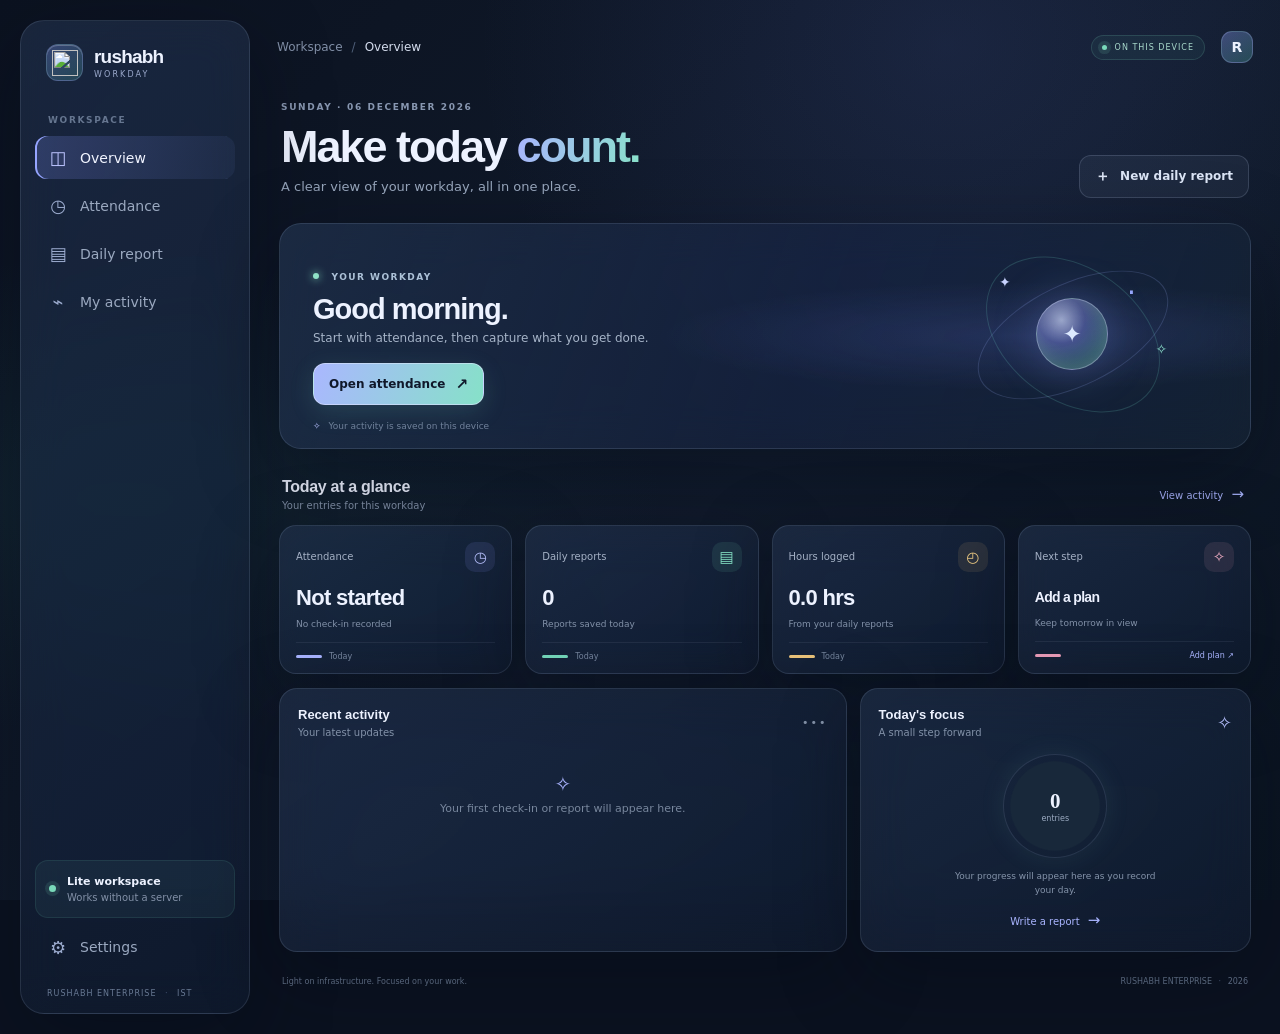
==== index.html @ f644ef8f "Add connected Rushabh Workday PWA Add the static launcher for the Google Sheets connected Rushabh Wo" ====
<!doctype html>
<html lang="en" data-app-mode="pwa">
<head>
  <meta charset="utf-8">
  <meta name="viewport" content="width=device-width,initial-scale=1,viewport-fit=cover">
  <meta name="theme-color" content="#0b1220">
  <meta name="description" content="A lightweight, offline-first employee workday companion.">
  <title>Rushabh · Workday</title>
  <link rel="manifest" href="manifest.webmanifest">
  <link rel="icon" href="assets/app-icon.svg" type="image/svg+xml">
  <link rel="stylesheet" href="app.css">
</head>
<body>
  <div class="app-shell">
    <aside class="sidebar glass">
      <a class="brand" href="#dashboard" aria-label="Rushabh Workday home">
        <span class="brand-mark"><img src="assets/app-icon.svg" alt=""></span>
        <span><strong>rushabh</strong><small>WORKDAY</small></span>
      </a>
      <div class="side-caption">WORKSPACE</div>
      <nav class="nav-list" aria-label="Main navigation">
        <button class="nav-item active" data-view="dashboard"><span class="nav-icon">◫</span>Overview</button>
        <button class="nav-item" data-view="attendance"><span class="nav-icon">◷</span>Attendance</button>
        <button class="nav-item" data-view="reports"><span class="nav-icon">▤</span>Daily report</button>
        <button class="nav-item" data-view="history"><span class="nav-icon">⌁</span>My activity</button>
      </nav>
      <div class="side-spacer"></div>
      <div class="sidebar-note"><span class="pulse"></span><span><b>Lite workspace</b><small>Works without a server</small></span></div>
      <button class="nav-item" data-view="settings"><span class="nav-icon">⚙</span>Settings</button>
      <div class="side-footer">RUSHABH ENTERPRISE <span>·</span> IST</div>
    </aside>

    <main class="main-area">
      <header class="topbar">
        <div class="mobile-brand"><span class="brand-mark"><img src="assets/app-icon.svg" alt=""></span><strong>rushabh</strong></div>
        <div class="breadcrumbs"><span>Workspace</span><i>/</i><b id="crumb-title">Overview</b></div>
        <div class="top-actions"><span class="local-badge"><span class="pulse"></span><span id="mode-label">ON THIS DEVICE</span></span><button class="avatar" id="avatar" aria-label="Open settings">R</button></div>
      </header>

      <div class="content-wrap">
        <section class="view active" id="view-dashboard">
          <div class="welcome-row"><div><div class="eyebrow"><span id="today-weekday"></span> · <span id="today-date"></span></div><h1>Make today <span class="gradient-text">count.</span></h1><p class="subhead">A clear view of your workday, all in one place.</p></div><button class="button button-glass" data-action="new-report"><span>＋</span> New daily report</button></div>
          <div class="hero-card glass">
            <div class="hero-copy"><span class="hero-kicker"><span class="sun-dot"></span> YOUR WORKDAY</span><h2 id="greeting">Good day.</h2><p id="hero-message">Start with attendance, then capture what you get done.</p><button class="button button-primary" data-view="attendance">Open attendance <span>↗</span></button></div>
            <div class="hero-art" aria-hidden="true"><div class="orbit orbit-one"></div><div class="orbit orbit-two"></div><div class="orb-core"><span>✦</span></div><div class="spark spark-a">✦</div><div class="spark spark-b">✧</div><div class="spark spark-c">·</div></div>
            <div class="hero-foot"><span>✧</span> Your activity is saved on this device</div>
          </div>
          <div class="section-heading"><div><h2>Today at a glance</h2><p>Your entries for this workday</p></div><button class="text-button" data-view="history">View activity <span>→</span></button></div>
          <div class="stats-grid">
            <article class="stat-card glass"><div class="stat-top"><span>Attendance</span><span class="stat-icon indigo">◷</span></div><strong id="stat-attendance">Not started</strong><small id="stat-attendance-note">No check-in recorded</small><div class="stat-bottom"><span class="mini-line indigo-line"></span><span>Today</span></div></article>
            <article class="stat-card glass"><div class="stat-top"><span>Daily reports</span><span class="stat-icon mint">▤</span></div><strong id="stat-reports">0</strong><small>Reports saved today</small><div class="stat-bottom"><span class="mini-line mint-line"></span><span>Today</span></div></article>
            <article class="stat-card glass"><div class="stat-top"><span>Hours logged</span><span class="stat-icon gold">◴</span></div><strong id="stat-hours">0.0 <em>hrs</em></strong><small>From your daily reports</small><div class="stat-bottom"><span class="mini-line gold-line"></span><span>Today</span></div></article>
            <article class="stat-card glass"><div class="stat-top"><span>Next step</span><span class="stat-icon rose">✧</span></div><strong class="stat-word" id="stat-next">Add a plan</strong><small>Keep tomorrow in view</small><div class="stat-bottom"><span class="mini-line rose-line"></span><button class="tiny-link" data-action="new-report">Add plan ↗</button></div></article>
          </div>
          <div class="lower-grid">
            <article class="panel glass activity-panel"><div class="panel-heading"><div><h3>Recent activity</h3><p>Your latest updates</p></div><span class="panel-menu">•••</span></div><div id="recent-activity" class="activity-list"></div></article>
            <article class="panel glass focus-panel"><div class="panel-heading"><div><h3>Today's focus</h3><p>A small step forward</p></div><span class="focus-star">✧</span></div><div class="focus-ring"><div><strong id="focus-count">0</strong><small>entries</small></div></div><p class="focus-note" id="focus-note">Your progress will appear here as you record your day.</p><button class="text-button" data-action="new-report">Write a report <span>→</span></button></article>
          </div>
          <footer class="content-footer"><span>Light on infrastructure. Focused on your work.</span><span>RUSHABH ENTERPRISE <i>·</i> <span id="footer-year"></span></span></footer>
        </section>

        <section class="view" id="view-attendance">
          <div class="page-title"><div class="eyebrow">YOUR WORKDAY</div><h1>Attendance</h1><p class="subhead">Record your arrival and wrap-up. Location is requested only when you choose to check in or out.</p></div>
          <div class="attendance-layout"><article class="attendance-card glass"><div class="attendance-status"><span class="status-icon">◷</span><div><small>LOCAL ATTENDANCE</small><strong id="attendance-state">Not started</strong></div><span class="status-chip">DEVICE ONLY</span></div><div class="time-display"><strong id="live-clock">--:--</strong><span>IST · <span id="attendance-day"></span></span></div><div class="attendance-divider"></div><div class="punch-row"><div><span class="punch-marker in-marker"></span><span>Check in</span><b id="checkin-time">—</b></div><div><span class="punch-marker out-marker"></span><span>Check out</span><b id="checkout-time">—</b></div></div><button id="checkin-button" class="button button-primary wide">Check in <span>↗</span></button><button id="checkout-button" class="button button-glass wide" disabled>Check out <span>↗</span></button><p class="fine-print">This lightweight version stores a personal log on this device. It does not submit official attendance to your company system.</p></article>
            <article class="panel glass location-panel"><div class="panel-heading"><div><h3>Location check</h3><p>Browser location · no extra hardware</p></div><span class="stat-icon mint">⌖</span></div><div class="location-visual"><div class="location-wave wave-one"></div><div class="location-wave wave-two"></div><div class="location-pin">⌖</div></div><div class="location-result" id="location-result"><b>Ready when you are</b><span>Your browser will ask for location after you tap a punch button.</span></div><div class="privacy-line"><span>◈</span> Location stays on this device in lite mode.</div></article></div>
        </section>

        <section class="view" id="view-reports">
          <div class="page-title"><div class="eyebrow">CAPTURE THE DAY</div><h1>Daily report</h1><p class="subhead">Keep a useful record of work completed, what is blocked, and what comes next.</p></div>
          <div class="report-layout"><form id="report-form" class="panel glass report-form"><div class="form-top"><div><span class="step-label">WORK LOG <i>·</i> SAVED LOCALLY</span><h2>What moved today?</h2><p>Short and clear is perfect.</p></div><span class="form-mark">✧</span></div><div class="field-grid"><label class="field">Work date<input id="report-date" name="date" type="date" required></label><label class="field">Hours worked<input id="report-hours" name="hours" type="number" min="0" max="24" step="0.5" placeholder="e.g. 8" required></label></div><label class="field">Work location<select id="report-location" name="location"><option>Office</option><option>Site</option><option>Client visit</option><option>Work from home</option><option>Field work</option><option>Other</option></select></label><label class="field">Work completed<textarea id="report-work" name="work" rows="3" maxlength="1200" placeholder="What did you work on or finish?" required></textarea></label><div class="field-grid"><label class="field">Progress<select id="report-status" name="status"><option>Completed</option><option>In progress</option><option>Blocked</option><option>Pending</option></select></label><label class="field">Client / site<input id="report-client" name="client" maxlength="160" placeholder="Optional"></label></div><label class="field">Pending work or help needed<textarea id="report-pending" name="pending" rows="2" maxlength="600" placeholder="Anything waiting on a person, part, or decision?"></textarea></label><label class="field">Plan for tomorrow<textarea id="report-plan" name="plan" rows="2" maxlength="600" placeholder="What is the next useful step?"></textarea></label><div class="form-actions"><span id="form-message" class="form-message">Private to this device</span><button class="button button-primary" type="submit">Save report <span>↗</span></button></div></form><aside class="report-aside"><article class="panel glass gentle-card"><span class="gentle-icon">✦</span><h3>Make it actionable</h3><p>A good update says what changed, what is stuck, and who or what can move it forward.</p></article><article class="panel glass"><div class="panel-heading"><div><h3>Saved today</h3><p id="saved-report-count">0 reports</p></div><span class="stat-icon indigo">▤</span></div><div id="saved-report-list" class="saved-report-list"></div></article></aside></div>
        </section>

        <section class="view" id="view-history">
          <div class="page-title"><div class="eyebrow">YOUR DEVICE LOG</div><h1>My activity</h1><p class="subhead">Attendance punches and daily reports saved in this browser.</p></div>
          <article class="panel glass history-panel"><div class="panel-heading"><div><h3>Activity log</h3><p id="history-summary">No activity yet</p></div><button class="button button-glass button-small" id="export-button">Export my data <span>↓</span></button></div><div id="history-list" class="history-list"></div></article>
        </section>

        <section class="view" id="view-settings">
          <div class="page-title"><div class="eyebrow">MAKE IT YOURS</div><h1>Settings</h1><p class="subhead">Set up this device's personal workspace. No account or server is required.</p></div>
          <div class="settings-grid"><article class="panel glass settings-panel"><div class="panel-heading"><div><h3>Your profile</h3><p>Used to personalize this device only</p></div><span class="stat-icon indigo">◎</span></div><label class="field">Display name<input id="profile-name" maxlength="80" placeholder="Your name"></label><label class="field">Workplace name<input id="workplace-name" maxlength="100" placeholder="Rushabh Enterprise"></label><button class="button button-primary" id="save-settings">Save settings <span>↗</span></button></article><article class="panel glass settings-panel"><div class="panel-heading"><div><h3>Optional geofence</h3><p>For a local proximity check only</p></div><span class="stat-icon mint">⌖</span></div><label class="field">Office latitude<input id="office-latitude" type="number" step="any" min="-90" max="90" placeholder="e.g. 22.4"></label><label class="field">Office longitude<input id="office-longitude" type="number" step="any" min="-180" max="180" placeholder="e.g. 72.8"></label><label class="field">Allowed radius (metres)<input id="geofence-radius" type="number" min="20" max="2000" step="10" placeholder="150"></label><p class="fine-print">Coordinates remain on this device. A browser geofence is a convenience check, not tamper-proof attendance.</p></article><article class="panel glass settings-panel"><div class="panel-heading"><div><h3>Data & privacy</h3><p>Offline-first by default</p></div><span class="stat-icon mint">◈</span></div><div class="setting-info"><b>Saved on this device</b><span>Reports and attendance entries use this browser's local storage. They do not sync between devices or reach your manager.</span></div><button class="button button-glass wide" id="download-backup">Download a local backup <span>↓</span></button><button class="danger-button" id="clear-data">Clear this device's data</button></article><article class="panel glass settings-panel"><div class="panel-heading"><div><h3>Installable PWA</h3><p>Works offline after installation</p></div><span class="stat-icon gold">✦</span></div><div class="setting-info"><b>No paid server or special hardware</b><span>Host the static files on any HTTPS static host. Browser GPS works on supported phones; this app cannot guarantee anti-spoofing.</span></div><button class="button button-glass wide" id="install-button" hidden>Install app <span>↓</span></button><a class="text-button" href="lite.html">Open the lite version <span>→</span></a></article></div>
        </section>
      </div>

      <nav class="mobile-nav" aria-label="Mobile navigation"><button class="mobile-nav-item active" data-view="dashboard"><span>◫</span><small>Home</small></button><button class="mobile-nav-item" data-view="attendance"><span>◷</span><small>Attend</small></button><button class="mobile-nav-item" data-view="reports"><span>▤</span><small>Report</small></button><button class="mobile-nav-item" data-view="history"><span>⌁</span><small>Activity</small></button><button class="mobile-nav-item" data-view="settings"><span>⚙</span><small>Settings</small></button></nav>
    </main>
  </div>
  <div class="toast" id="toast" role="status" aria-live="polite"></div>
  <script src="app.js" defer></script>
</body>
</html>
---- app.css ----
:root{color-scheme:dark;--ink:#edf2ff;--muted:#a0adc3;--soft:#74829b;--line:rgba(192,211,242,.13);--glass:rgba(25,36,57,.58);--glass-deep:rgba(18,28,47,.84);--blue:#8e9eff;--mint:#79ddc0;--gold:#f3c979;--rose:#f5a3bb;--shadow:0 24px 80px rgba(1,8,20,.34);--radius:22px}
*{box-sizing:border-box}html{min-height:100%;background:#0b1220}body{margin:0;min-height:100vh;color:var(--ink);font:14px 'DM Sans',system-ui,sans-serif;background:radial-gradient(ellipse at 74% 5%,rgba(76,94,173,.17),transparent 35%),radial-gradient(ellipse at 8% 55%,rgba(43,124,120,.12),transparent 34%),linear-gradient(135deg,#0b1220 0%,#111b2c 56%,#0a1421 100%);background-attachment:fixed}button,input,select,textarea{font:inherit}button,a{-webkit-tap-highlight-color:transparent}button{color:inherit}a{color:inherit;text-decoration:none}.app-shell{display:flex;min-height:100vh;max-width:1680px;margin:0 auto;padding:20px;gap:20px}.glass{background:linear-gradient(145deg,rgba(37,52,78,.58),rgba(18,29,48,.61));border:1px solid var(--line);box-shadow:var(--shadow);backdrop-filter:blur(22px) saturate(145%);-webkit-backdrop-filter:blur(22px) saturate(145%)}
.sidebar{width:230px;flex:none;border-radius:24px;padding:22px 14px 15px;display:flex;flex-direction:column;min-height:calc(100vh - 40px)}.brand{display:flex;gap:11px;align-items:center;padding:1px 11px 34px}.brand-mark{width:37px;height:37px;border-radius:12px;display:grid;place-items:center;background:linear-gradient(145deg,rgba(130,150,255,.29),rgba(92,221,191,.19));border:1px solid rgba(179,202,255,.23);box-shadow:inset 0 1px rgba(255,255,255,.23)}.brand-mark img{width:26px;height:26px}.brand strong{font:800 19px Manrope,sans-serif;letter-spacing:-.8px}.brand small{display:block;font-size:8px;letter-spacing:2.1px;color:#9caacd;margin-top:2px}.side-caption{font-size:9px;font-weight:700;letter-spacing:1.65px;color:#667690;padding:0 13px 11px}.nav-list{display:grid;gap:5px}.nav-item{border:0;background:transparent;width:100%;display:flex;align-items:center;text-align:left;gap:12px;padding:11px 13px;border-radius:12px;color:#9ba9c0;cursor:pointer;transition:.2s}.nav-item:hover{background:rgba(196,212,244,.07);color:#e8efff}.nav-item.active{color:#f1f4ff;background:linear-gradient(100deg,rgba(132,148,255,.22),rgba(124,151,230,.07));box-shadow:inset 2px 0 0 #96a5ff}.nav-icon{font-size:18px;width:20px;text-align:center;color:#9dadd0}.nav-item.active .nav-icon{color:#bdc5ff}.side-spacer{flex:1}.sidebar-note{display:flex;gap:11px;align-items:center;padding:14px 13px;margin:13px 0 8px;background:rgba(113,217,193,.06);border:1px solid rgba(119,225,199,.1);border-radius:13px}.sidebar-note b{display:block;font-size:11px;font-weight:600}.sidebar-note small{display:block;color:#8391a8;font-size:10px;margin-top:4px}.pulse{width:7px;height:7px;display:inline-block;background:#79d9ba;border-radius:50%;box-shadow:0 0 0 4px rgba(121,217,186,.12);flex:none}.side-footer{padding:20px 12px 0;color:#687993;font-size:8px;letter-spacing:1px}.side-footer span{color:#465572;padding:0 5px}.main-area{min-width:0;flex:1;display:flex;flex-direction:column}.topbar{height:54px;display:flex;align-items:center;justify-content:space-between;margin:0 7px 16px}.breadcrumbs{font-size:12px;color:#8290a8}.breadcrumbs i{font-style:normal;padding:0 9px;color:#4f5f79}.breadcrumbs b{font-weight:500;color:#d4dced}.top-actions{display:flex;align-items:center;gap:16px}.local-badge{border:1px solid rgba(131,216,192,.16);background:rgba(91,197,168,.07);border-radius:20px;padding:7px 10px;display:flex;align-items:center;gap:8px;font-size:8px;letter-spacing:1px;color:#a9dacc}.local-badge .pulse{width:5px;height:5px}.avatar{width:32px;height:32px;border:1px solid rgba(184,200,255,.24);background:linear-gradient(145deg,rgba(145,157,255,.35),rgba(92,211,190,.25));border-radius:11px;cursor:pointer;font-weight:700}.mobile-brand{display:none}.content-wrap{padding:2px 9px 28px;max-width:1340px;width:100%;margin:0 auto}.view{display:none;animation:rise .28s ease}.view.active{display:block}@keyframes rise{from{opacity:0;transform:translateY(6px)}to{opacity:1;transform:translateY(0)}}.welcome-row{display:flex;align-items:flex-end;justify-content:space-between;gap:20px;margin:10px 2px 25px}.eyebrow{font-size:9px;letter-spacing:1.65px;font-weight:700;color:#8897b1}.welcome-row h1,.page-title h1{font:700 clamp(32px,4vw,45px) Manrope,sans-serif;letter-spacing:-2px;margin:9px 0 4px}.gradient-text{background:linear-gradient(105deg,#aab4ff,#89e2ca);-webkit-background-clip:text;background-clip:text;color:transparent}.subhead{font-size:13px;color:#98a7bd;margin:0;line-height:1.6}.button{display:inline-flex;align-items:center;justify-content:center;gap:10px;border-radius:12px;padding:11px 15px;font-weight:600;font-size:12px;cursor:pointer;transition:transform .2s,filter .2s,border .2s}.button:hover{transform:translateY(-1px);filter:brightness(1.09)}.button span{font-size:15px}.button-primary{color:#10182a;border:1px solid rgba(222,230,255,.58);background:linear-gradient(110deg,#aab7ff,#86e1c8);box-shadow:0 7px 25px rgba(115,205,195,.15)}.button-glass{color:#dce5f6;border:1px solid rgba(192,211,242,.17);background:rgba(200,218,255,.055)}.button:disabled{opacity:.42;cursor:not-allowed;transform:none}.button-small{font-size:11px;padding:9px 12px}.wide{width:100%}.hero-card{min-height:226px;position:relative;overflow:hidden;border-radius:var(--radius);display:flex;align-items:center;padding:27px 33px;margin-bottom:29px;background:radial-gradient(ellipse at 76% 50%,rgba(94,112,211,.2),transparent 34%),linear-gradient(110deg,rgba(31,47,72,.8),rgba(25,36,63,.58) 54%,rgba(23,37,54,.67));}.hero-copy{position:relative;z-index:2;max-width:490px}.hero-kicker{font-size:9px;font-weight:700;letter-spacing:1.45px;color:#adc2d8}.sun-dot{display:inline-block;width:6px;height:6px;border-radius:50%;background:#8fe1c6;box-shadow:0 0 9px #8fe1c6;margin:0 8px 1px 0}.hero-card h2{font:700 29px Manrope,sans-serif;letter-spacing:-1px;margin:10px 0 5px}.hero-card p{color:#a6b4c8;font-size:12px;margin:0 0 18px}.hero-foot{position:absolute;left:33px;bottom:17px;font-size:9px;color:#71819b}.hero-foot span{color:#b8c1ff;margin-right:5px}.hero-art{position:absolute;right:7%;top:50%;transform:translateY(-50%);width:225px;height:200px}.orbit{position:absolute;border:1px solid rgba(159,178,255,.19);border-radius:50%;transform:rotate(-26deg)}.orbit-one{width:206px;height:102px;top:48px;left:13px}.orbit-two{width:192px;height:133px;top:32px;left:20px;transform:rotate(36deg);border-color:rgba(116,224,202,.18)}.orb-core{position:absolute;top:62px;left:79px;width:72px;height:72px;display:grid;place-items:center;border-radius:50%;font-size:23px;color:#dce9ff;background:radial-gradient(circle at 35% 30%,rgba(208,218,255,.7),rgba(142,151,255,.35) 35%,rgba(103,222,199,.25) 70%);border:1px solid rgba(224,232,255,.4);box-shadow:0 0 45px rgba(131,152,255,.3),inset 0 0 20px rgba(255,255,255,.16)}.spark{position:absolute;color:#c9d3ff}.spark-a{top:38px;left:42px}.spark-b{right:15px;top:105px;color:#8ee3ce}.spark-c{left:170px;top:40px;font-size:28px;color:#95a5fb}.section-heading,.panel-heading{display:flex;align-items:center;justify-content:space-between;gap:12px}.section-heading{margin:0 3px 14px}.section-heading h2{font:600 16px Manrope,sans-serif;margin:0 0 4px;letter-spacing:-.3px}.section-heading p,.panel-heading p{font-size:10px;color:#8392a9;margin:0}.text-button,.tiny-link{color:#aab5ff;background:transparent;border:0;font-size:10px;cursor:pointer;padding:4px}.text-button span{font-size:15px;margin-left:5px}.stats-grid{display:grid;grid-template-columns:repeat(4,minmax(0,1fr));gap:13px}.stat-card{border-radius:17px;padding:16px 16px 12px;min-height:142px;transition:transform .2s,border-color .2s}.stat-card:hover{transform:translateY(-2px);border-color:rgba(192,211,242,.24)}.stat-top{display:flex;justify-content:space-between;align-items:center;color:#a5b1c5;font-size:10px}.stat-icon{width:30px;height:30px;border-radius:10px;display:grid;place-items:center;font-size:15px}.indigo{color:#b9c2ff;background:rgba(138,150,255,.12)}.mint{color:#86e3c7;background:rgba(113,221,190,.1)}.gold{color:#f2ce86;background:rgba(243,201,121,.1)}.rose{color:#f6b2c7;background:rgba(245,163,187,.1)}.stat-card>strong{display:block;font:700 22px Manrope,sans-serif;letter-spacing:-.7px;margin:13px 0 3px}.stat-card>strong em{font:500 10px 'DM Sans',sans-serif;color:#9baac0;font-style:normal;letter-spacing:0}.stat-card>small{font-size:9px;color:#8291a8}.stat-card>strong.stat-word{font-size:14px;margin:17px 0 8px}.stat-bottom{display:flex;align-items:center;gap:7px;font-size:8px;color:#76869e;border-top:1px solid rgba(205,219,243,.08);margin-top:12px;padding-top:9px}.stat-bottom .tiny-link{margin-left:auto;padding:0;font-size:8px}.mini-line{width:26px;height:3px;border-radius:4px}.indigo-line{background:#a8b3ff}.mint-line{background:#74d8bb}.gold-line{background:#ecc47b}.rose-line{background:#e99cb8}.lower-grid{display:grid;grid-template-columns:1.45fr 1fr;gap:13px;margin-top:14px}.panel{border-radius:18px;padding:18px}.panel-heading h3{font:600 13px Manrope,sans-serif;margin:0 0 5px}.panel-menu{letter-spacing:2px;color:#8391a7;font-size:11px}.activity-list{margin-top:15px;display:grid;gap:12px}.empty-state{padding:19px 8px;text-align:center;color:#78879d;font-size:11px}.empty-state .empty-symbol{font-size:20px;color:#aab4ff;margin-bottom:6px}.activity-item{display:flex;align-items:center;gap:11px}.activity-icon{width:29px;height:29px;border-radius:10px;display:grid;place-items:center;background:rgba(143,156,255,.12);color:#b9c2ff}.activity-copy{min-width:0;flex:1}.activity-copy b{font-size:10px;display:block;font-weight:600;white-space:nowrap;overflow:hidden;text-overflow:ellipsis}.activity-copy small{font-size:9px;color:#7888a0;display:block;margin-top:4px}.activity-time{font-size:9px;color:#8795aa}.focus-panel{display:flex;flex-direction:column;align-items:center;text-align:center}.focus-panel .panel-heading{width:100%;text-align:left}.focus-star{font-size:18px;color:#b7c1ff}.focus-ring{margin:16px 0 8px;width:104px;height:104px;border-radius:50%;display:grid;place-items:center;background:radial-gradient(circle,#18283a 61%,transparent 63%);border:1px solid rgba(156,173,202,.16);box-shadow:0 0 27px rgba(126,195,196,.09)}.focus-ring div{display:flex;flex-direction:column}.focus-ring strong{font:700 21px Manrope}.focus-ring small{font-size:8px;color:#9baac1}.focus-note{font-size:9px;line-height:1.6;color:#8594aa;max-width:210px;margin:3px auto 9px}.content-footer{display:flex;justify-content:space-between;gap:12px;padding:25px 3px 0;color:#66758c;font-size:8px}.content-footer i{font-style:normal;padding:0 4px;color:#495976}.page-title{margin:15px 2px 22px}.page-title h1{margin-bottom:5px}.attendance-layout{display:grid;grid-template-columns:minmax(0,1.1fr) minmax(280px,.9fr);gap:16px;max-width:950px}.attendance-card{border-radius:22px;padding:22px;background:radial-gradient(ellipse at 100% 0,rgba(119,141,239,.13),transparent 36%),linear-gradient(140deg,rgba(28,43,65,.82),rgba(17,30,47,.7));border:1px solid var(--line);box-shadow:var(--shadow);backdrop-filter:blur(22px)}.attendance-status{display:flex;align-items:center;gap:11px}.status-icon{width:38px;height:38px;border-radius:13px;background:rgba(137,151,255,.13);color:#b8c2ff;display:grid;place-items:center;font-size:20px}.attendance-status>div{display:grid;gap:4px;flex:1}.attendance-status small{color:#8999b2;font-size:8px;letter-spacing:1.2px}.attendance-status strong{font:600 14px Manrope}.status-chip{border:1px solid rgba(242,201,121,.17);color:#e6c880;background:rgba(242,201,121,.06);font-size:8px;letter-spacing:.8px;padding:5px 7px;border-radius:20px}.time-display{margin:26px 0 20px;display:flex;align-items:baseline;gap:13px}.time-display strong{font:500 40px Manrope;letter-spacing:-1.5px}.time-display span{font-size:10px;color:#91a0b6}.attendance-divider{height:1px;background:var(--line)}.punch-row{display:grid;grid-template-columns:1fr 1fr;padding:16px 0 18px}.punch-row>div{display:grid;grid-template-columns:10px 1fr;align-items:center;gap:3px 8px;color:#9eacc1;font-size:10px}.punch-row>div+div{border-left:1px solid var(--line);padding-left:16px}.punch-row b{grid-column:2;font-size:11px;color:#e1e9f6;font-weight:500}.punch-marker{grid-row:span 2;width:7px;height:7px;border-radius:50%;background:#7183ed;box-shadow:0 0 9px rgba(113,131,237,.5)}.out-marker{background:#63cfae;box-shadow:0 0 9px rgba(99,207,174,.4)}.attendance-card>.button{margin-top:9px}.fine-print{font-size:9px;line-height:1.6;color:#8290a7;margin:14px 0 0}.location-panel{min-height:390px}.location-visual{height:170px;margin:12px 0;position:relative;display:grid;place-items:center;overflow:hidden;background:radial-gradient(ellipse,rgba(92,124,172,.12),transparent 65%)}.location-wave{position:absolute;border:1px solid rgba(121,222,196,.2);border-radius:50%;width:95px;height:95px}.wave-one{animation:wave 3s infinite}.wave-two{width:145px;height:145px;animation:wave 3s 1s infinite}@keyframes wave{0%{transform:scale(.8);opacity:.8}100%{transform:scale(1.5);opacity:0}}.location-pin{width:46px;height:46px;border:1px solid rgba(124,228,199,.36);background:linear-gradient(140deg,rgba(115,221,192,.2),rgba(119,142,245,.2));border-radius:15px;display:grid;place-items:center;font-size:21px;color:#9de7d1;box-shadow:0 0 30px rgba(94,214,187,.16)}.location-result{display:grid;gap:5px;text-align:center}.location-result b{font-size:11px;font-weight:600}.location-result span{font-size:9px;color:#8493a9;line-height:1.5}.privacy-line{margin-top:18px;border-top:1px solid var(--line);padding-top:13px;font-size:9px;color:#92a0b5}.privacy-line span{color:#aab8ff;margin-right:5px}.report-layout{display:grid;grid-template-columns:minmax(0,1.4fr) minmax(245px,.7fr);gap:15px;max-width:1050px}.report-form{padding:22px}.form-top{display:flex;justify-content:space-between;margin-bottom:18px}.step-label{font-size:8px;color:#91a2bc;letter-spacing:1.15px}.step-label i{font-style:normal;color:#627492;padding:0 4px}.form-top h2{font:600 18px Manrope;margin:9px 0 4px}.form-top p{font-size:10px;color:#8998ae;margin:0}.form-mark{font-size:24px;color:#b4c0ff}.field{display:grid;gap:7px;font-size:10px;color:#aebbd0;margin:0 0 13px}.field input,.field select,.field textarea{width:100%;outline:none;border-radius:10px;border:1px solid rgba(192,211,242,.14);background:rgba(8,17,31,.43);color:#e6edf9;padding:11px 12px;font-size:11px;transition:border .2s,box-shadow .2s}.field input:focus,.field select:focus,.field textarea:focus{border-color:rgba(150,169,255,.57);box-shadow:0 0 0 3px rgba(130,149,247,.1)}.field input::placeholder,.field textarea::placeholder{color:#66758d}.field textarea{resize:vertical;min-height:74px;line-height:1.5}.field select option{background:#152237}.field-grid{display:grid;grid-template-columns:1fr 1fr;gap:13px}.form-actions{border-top:1px solid var(--line);padding-top:15px;display:flex;align-items:center;justify-content:space-between;gap:12px}.form-message{color:#8291a8;font-size:9px}.report-aside{display:grid;align-content:start;gap:14px}.gentle-card{padding:22px}.gentle-icon{width:32px;height:32px;border-radius:11px;display:grid;place-items:center;color:#b7c2ff;background:rgba(145,157,255,.13);font-size:17px}.gentle-card h3{font:600 13px Manrope;margin:13px 0 6px}.gentle-card p{font-size:10px;color:#8998ae;line-height:1.7;margin:0}.saved-report-list{display:grid;gap:9px;margin-top:14px}.saved-report{border-top:1px solid rgba(205,219,243,.08);padding-top:9px}.saved-report b{display:block;font-size:10px;font-weight:500;overflow:hidden;text-overflow:ellipsis;white-space:nowrap}.saved-report small{display:block;color:#7f8ea5;font-size:8px;margin-top:4px}.history-panel{min-height:170px}.history-list{margin-top:16px;display:grid}.history-row{display:grid;grid-template-columns:38px minmax(100px,1fr) auto;align-items:center;gap:10px;padding:12px 0;border-top:1px solid rgba(205,219,243,.08)}.history-row:first-child{border-top:0}.history-row .activity-icon{width:34px;height:34px}.history-row strong{display:block;font-size:10px}.history-row small{display:block;margin-top:4px;color:#7f8ea5;font-size:9px}.history-tag{font-size:8px;border-radius:20px;padding:5px 8px;background:rgba(132,147,244,.1);color:#b6c1ff}.settings-grid{display:grid;grid-template-columns:repeat(2,minmax(0,1fr));gap:15px;max-width:1050px}.settings-panel{padding:19px}.settings-panel .panel-heading{margin-bottom:16px}.settings-panel>.button{margin-top:2px}.setting-info{border-top:1px solid var(--line);padding:13px 0;margin:3px 0 11px;display:grid;gap:5px}.setting-info b{font-size:10px;font-weight:600}.setting-info span{font-size:9px;line-height:1.6;color:#8796ac}.danger-button{border:0;background:transparent;color:#f3a3aa;font-size:9px;padding:13px 0 0;cursor:pointer}.settings-panel>.text-button{display:flex;margin-top:10px}.toast{position:fixed;left:50%;bottom:28px;transform:translate(-50%,20px);opacity:0;pointer-events:none;z-index:10;border:1px solid rgba(191,215,242,.2);background:rgba(24,39,60,.94);box-shadow:var(--shadow);border-radius:12px;padding:12px 16px;color:#e5eefb;font-size:11px;transition:.25s;backdrop-filter:blur(16px);max-width:90vw}.toast.show{opacity:1;transform:translate(-50%,0)}.mobile-nav{display:none}
@media(max-width:1050px){.app-shell{padding:13px;gap:13px}.sidebar{width:203px;min-height:calc(100vh - 26px)}.content-wrap{padding-left:5px;padding-right:5px}.stats-grid{gap:10px}.stat-card{padding:13px}.hero-art{right:1%}.attendance-layout{grid-template-columns:1fr 1fr}.report-layout{grid-template-columns:1.2fr .8fr}}
@media(max-width:760px){body{background:radial-gradient(ellipse at 80% 0,rgba(76,94,173,.18),transparent 36%),linear-gradient(145deg,#0b1220,#111b2c 70%,#0c1726);background-attachment:fixed}.app-shell{display:block;padding:0;min-height:100dvh}.sidebar{display:none}.main-area{min-height:100dvh}.topbar{height:55px;margin:0;padding:0 17px;border-bottom:1px solid rgba(192,211,242,.09);background:rgba(11,18,32,.47);backdrop-filter:blur(15px);position:sticky;top:0;z-index:5}.mobile-brand{display:flex;align-items:center;gap:8px}.mobile-brand .brand-mark{width:31px;height:31px;border-radius:10px}.mobile-brand .brand-mark img{width:22px;height:22px}.mobile-brand strong{font:800 16px Manrope;letter-spacing:-.6px}.breadcrumbs{display:none}.top-actions{gap:11px}.local-badge{font-size:7px;padding:6px 8px}.avatar{width:29px;height:29px}.content-wrap{padding:11px 15px 94px}.welcome-row{align-items:flex-start;flex-direction:column;gap:15px;margin:10px 0 19px}.welcome-row h1,.page-title h1{font-size:34px;letter-spacing:-1.6px}.welcome-row .button{align-self:flex-start}.subhead{font-size:11px}.hero-card{min-height:205px;padding:21px 20px;margin-bottom:23px}.hero-card h2{font-size:24px}.hero-art{right:-57px;top:45%;transform:translateY(-50%) scale(.75);opacity:.78}.hero-copy{max-width:78%}.hero-foot{left:20px;bottom:14px;font-size:8px}.section-heading h2{font-size:14px}.stats-grid{grid-template-columns:repeat(2,minmax(0,1fr));gap:9px}.stat-card{min-height:132px;padding:13px;border-radius:15px}.stat-card>strong{font-size:20px}.lower-grid{grid-template-columns:1fr;gap:10px;margin-top:10px}.activity-panel{min-height:148px}.focus-panel{display:none}.content-footer{display:block;padding:20px 2px 5px;font-size:7px;line-height:2}.content-footer span+span{display:block}.mobile-nav{display:grid;position:fixed;z-index:8;bottom:0;left:0;right:0;padding:7px 8px calc(7px + env(safe-area-inset-bottom));grid-template-columns:repeat(5,1fr);background:rgba(12,20,34,.86);border-top:1px solid rgba(192,211,242,.13);backdrop-filter:blur(24px)}.mobile-nav-item{border:0;background:transparent;color:#7f8da3;display:grid;justify-items:center;gap:3px;padding:5px 2px;cursor:pointer}.mobile-nav-item span{font-size:17px;height:20px}.mobile-nav-item small{font-size:8px}.mobile-nav-item.active{color:#c0c7ff}.page-title{margin:13px 1px 17px}.attendance-layout,.report-layout,.settings-grid{grid-template-columns:1fr;gap:12px}.attendance-card{padding:18px}.location-panel{min-height:280px}.location-visual{height:120px}.report-form{padding:17px}.report-aside{grid-template-columns:1fr}.page-title h1{margin-top:7px}.page-title .subhead{max-width:500px}.history-panel{padding:15px}.history-row{grid-template-columns:34px minmax(100px,1fr) auto;gap:8px}.history-tag{font-size:7px;padding:5px 6px}.settings-panel{padding:16px}.toast{bottom:82px}}
@media(max-width:380px){.content-wrap{padding-left:11px;padding-right:11px}.hero-card{padding-left:16px}.hero-copy{max-width:84%}.hero-art{right:-80px;opacity:.6}.stat-card>strong.stat-word{font-size:12px}.local-badge{letter-spacing:.4px}}
@media(prefers-reduced-motion:reduce){*,*::before,*::after{scroll-behavior:auto!important;animation-duration:.01ms!important;animation-iteration-count:1!important;transition-duration:.01ms!important}}
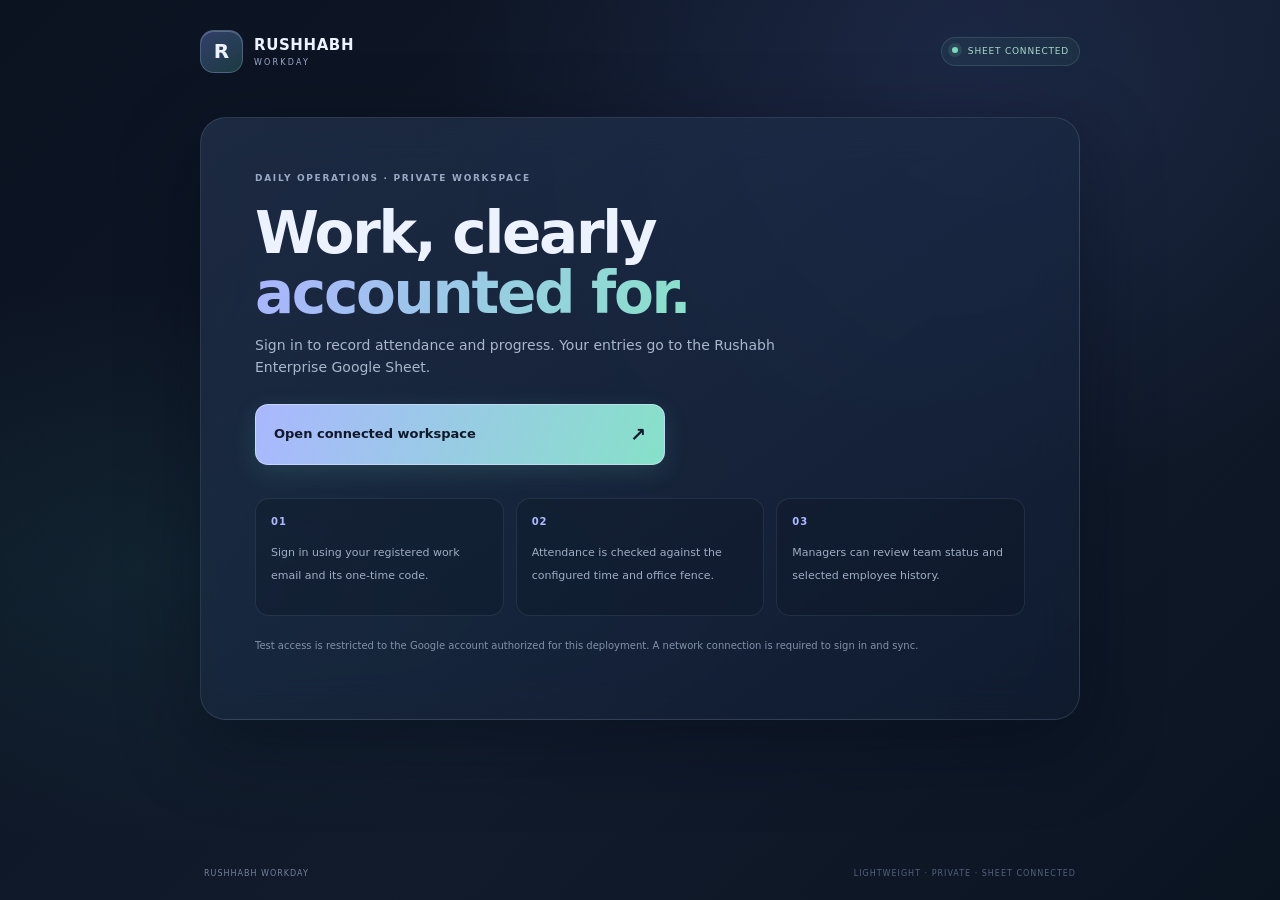
==== commit 2ff33428: "Route the site root to the connected app Make the GitHub Pages root open the Sheet-connected workspa" ====
--- a/index.html
+++ b/index.html
@@ -1,90 +1,16 @@
 <!doctype html>
-<html lang="en" data-app-mode="pwa">
+<html lang="en">
 <head>
   <meta charset="utf-8">
-  <meta name="viewport" content="width=device-width,initial-scale=1,viewport-fit=cover">
+  <meta name="viewport" content="width=device-width,initial-scale=1">
   <meta name="theme-color" content="#0b1220">
-  <meta name="description" content="A lightweight, offline-first employee workday companion.">
-  <title>Rushabh · Workday</title>
+  <meta http-equiv="refresh" content="0;url=connected.html">
   <link rel="manifest" href="manifest.webmanifest">
   <link rel="icon" href="assets/app-icon.svg" type="image/svg+xml">
-  <link rel="stylesheet" href="app.css">
+  <title>Opening Rushabh Workday</title>
 </head>
 <body>
-  <div class="app-shell">
-    <aside class="sidebar glass">
-      <a class="brand" href="#dashboard" aria-label="Rushabh Workday home">
-        <span class="brand-mark"><img src="assets/app-icon.svg" alt=""></span>
-        <span><strong>rushabh</strong><small>WORKDAY</small></span>
-      </a>
-      <div class="side-caption">WORKSPACE</div>
-      <nav class="nav-list" aria-label="Main navigation">
-        <button class="nav-item active" data-view="dashboard"><span class="nav-icon">◫</span>Overview</button>
-        <button class="nav-item" data-view="attendance"><span class="nav-icon">◷</span>Attendance</button>
-        <button class="nav-item" data-view="reports"><span class="nav-icon">▤</span>Daily report</button>
-        <button class="nav-item" data-view="history"><span class="nav-icon">⌁</span>My activity</button>
-      </nav>
-      <div class="side-spacer"></div>
-      <div class="sidebar-note"><span class="pulse"></span><span><b>Lite workspace</b><small>Works without a server</small></span></div>
-      <button class="nav-item" data-view="settings"><span class="nav-icon">⚙</span>Settings</button>
-      <div class="side-footer">RUSHABH ENTERPRISE <span>·</span> IST</div>
-    </aside>
-
-    <main class="main-area">
-      <header class="topbar">
-        <div class="mobile-brand"><span class="brand-mark"><img src="assets/app-icon.svg" alt=""></span><strong>rushabh</strong></div>
-        <div class="breadcrumbs"><span>Workspace</span><i>/</i><b id="crumb-title">Overview</b></div>
-        <div class="top-actions"><span class="local-badge"><span class="pulse"></span><span id="mode-label">ON THIS DEVICE</span></span><button class="avatar" id="avatar" aria-label="Open settings">R</button></div>
-      </header>
-
-      <div class="content-wrap">
-        <section class="view active" id="view-dashboard">
-          <div class="welcome-row"><div><div class="eyebrow"><span id="today-weekday"></span> · <span id="today-date"></span></div><h1>Make today <span class="gradient-text">count.</span></h1><p class="subhead">A clear view of your workday, all in one place.</p></div><button class="button button-glass" data-action="new-report"><span>＋</span> New daily report</button></div>
-          <div class="hero-card glass">
-            <div class="hero-copy"><span class="hero-kicker"><span class="sun-dot"></span> YOUR WORKDAY</span><h2 id="greeting">Good day.</h2><p id="hero-message">Start with attendance, then capture what you get done.</p><button class="button button-primary" data-view="attendance">Open attendance <span>↗</span></button></div>
-            <div class="hero-art" aria-hidden="true"><div class="orbit orbit-one"></div><div class="orbit orbit-two"></div><div class="orb-core"><span>✦</span></div><div class="spark spark-a">✦</div><div class="spark spark-b">✧</div><div class="spark spark-c">·</div></div>
-            <div class="hero-foot"><span>✧</span> Your activity is saved on this device</div>
-          </div>
-          <div class="section-heading"><div><h2>Today at a glance</h2><p>Your entries for this workday</p></div><button class="text-button" data-view="history">View activity <span>→</span></button></div>
-          <div class="stats-grid">
-            <article class="stat-card glass"><div class="stat-top"><span>Attendance</span><span class="stat-icon indigo">◷</span></div><strong id="stat-attendance">Not started</strong><small id="stat-attendance-note">No check-in recorded</small><div class="stat-bottom"><span class="mini-line indigo-line"></span><span>Today</span></div></article>
-            <article class="stat-card glass"><div class="stat-top"><span>Daily reports</span><span class="stat-icon mint">▤</span></div><strong id="stat-reports">0</strong><small>Reports saved today</small><div class="stat-bottom"><span class="mini-line mint-line"></span><span>Today</span></div></article>
-            <article class="stat-card glass"><div class="stat-top"><span>Hours logged</span><span class="stat-icon gold">◴</span></div><strong id="stat-hours">0.0 <em>hrs</em></strong><small>From your daily reports</small><div class="stat-bottom"><span class="mini-line gold-line"></span><span>Today</span></div></article>
-            <article class="stat-card glass"><div class="stat-top"><span>Next step</span><span class="stat-icon rose">✧</span></div><strong class="stat-word" id="stat-next">Add a plan</strong><small>Keep tomorrow in view</small><div class="stat-bottom"><span class="mini-line rose-line"></span><button class="tiny-link" data-action="new-report">Add plan ↗</button></div></article>
-          </div>
-          <div class="lower-grid">
-            <article class="panel glass activity-panel"><div class="panel-heading"><div><h3>Recent activity</h3><p>Your latest updates</p></div><span class="panel-menu">•••</span></div><div id="recent-activity" class="activity-list"></div></article>
-            <article class="panel glass focus-panel"><div class="panel-heading"><div><h3>Today's focus</h3><p>A small step forward</p></div><span class="focus-star">✧</span></div><div class="focus-ring"><div><strong id="focus-count">0</strong><small>entries</small></div></div><p class="focus-note" id="focus-note">Your progress will appear here as you record your day.</p><button class="text-button" data-action="new-report">Write a report <span>→</span></button></article>
-          </div>
-          <footer class="content-footer"><span>Light on infrastructure. Focused on your work.</span><span>RUSHABH ENTERPRISE <i>·</i> <span id="footer-year"></span></span></footer>
-        </section>
-
-        <section class="view" id="view-attendance">
-          <div class="page-title"><div class="eyebrow">YOUR WORKDAY</div><h1>Attendance</h1><p class="subhead">Record your arrival and wrap-up. Location is requested only when you choose to check in or out.</p></div>
-          <div class="attendance-layout"><article class="attendance-card glass"><div class="attendance-status"><span class="status-icon">◷</span><div><small>LOCAL ATTENDANCE</small><strong id="attendance-state">Not started</strong></div><span class="status-chip">DEVICE ONLY</span></div><div class="time-display"><strong id="live-clock">--:--</strong><span>IST · <span id="attendance-day"></span></span></div><div class="attendance-divider"></div><div class="punch-row"><div><span class="punch-marker in-marker"></span><span>Check in</span><b id="checkin-time">—</b></div><div><span class="punch-marker out-marker"></span><span>Check out</span><b id="checkout-time">—</b></div></div><button id="checkin-button" class="button button-primary wide">Check in <span>↗</span></button><button id="checkout-button" class="button button-glass wide" disabled>Check out <span>↗</span></button><p class="fine-print">This lightweight version stores a personal log on this device. It does not submit official attendance to your company system.</p></article>
-            <article class="panel glass location-panel"><div class="panel-heading"><div><h3>Location check</h3><p>Browser location · no extra hardware</p></div><span class="stat-icon mint">⌖</span></div><div class="location-visual"><div class="location-wave wave-one"></div><div class="location-wave wave-two"></div><div class="location-pin">⌖</div></div><div class="location-result" id="location-result"><b>Ready when you are</b><span>Your browser will ask for location after you tap a punch button.</span></div><div class="privacy-line"><span>◈</span> Location stays on this device in lite mode.</div></article></div>
-        </section>
-
-        <section class="view" id="view-reports">
-          <div class="page-title"><div class="eyebrow">CAPTURE THE DAY</div><h1>Daily report</h1><p class="subhead">Keep a useful record of work completed, what is blocked, and what comes next.</p></div>
-          <div class="report-layout"><form id="report-form" class="panel glass report-form"><div class="form-top"><div><span class="step-label">WORK LOG <i>·</i> SAVED LOCALLY</span><h2>What moved today?</h2><p>Short and clear is perfect.</p></div><span class="form-mark">✧</span></div><div class="field-grid"><label class="field">Work date<input id="report-date" name="date" type="date" required></label><label class="field">Hours worked<input id="report-hours" name="hours" type="number" min="0" max="24" step="0.5" placeholder="e.g. 8" required></label></div><label class="field">Work location<select id="report-location" name="location"><option>Office</option><option>Site</option><option>Client visit</option><option>Work from home</option><option>Field work</option><option>Other</option></select></label><label class="field">Work completed<textarea id="report-work" name="work" rows="3" maxlength="1200" placeholder="What did you work on or finish?" required></textarea></label><div class="field-grid"><label class="field">Progress<select id="report-status" name="status"><option>Completed</option><option>In progress</option><option>Blocked</option><option>Pending</option></select></label><label class="field">Client / site<input id="report-client" name="client" maxlength="160" placeholder="Optional"></label></div><label class="field">Pending work or help needed<textarea id="report-pending" name="pending" rows="2" maxlength="600" placeholder="Anything waiting on a person, part, or decision?"></textarea></label><label class="field">Plan for tomorrow<textarea id="report-plan" name="plan" rows="2" maxlength="600" placeholder="What is the next useful step?"></textarea></label><div class="form-actions"><span id="form-message" class="form-message">Private to this device</span><button class="button button-primary" type="submit">Save report <span>↗</span></button></div></form><aside class="report-aside"><article class="panel glass gentle-card"><span class="gentle-icon">✦</span><h3>Make it actionable</h3><p>A good update says what changed, what is stuck, and who or what can move it forward.</p></article><article class="panel glass"><div class="panel-heading"><div><h3>Saved today</h3><p id="saved-report-count">0 reports</p></div><span class="stat-icon indigo">▤</span></div><div id="saved-report-list" class="saved-report-list"></div></article></aside></div>
-        </section>
-
-        <section class="view" id="view-history">
-          <div class="page-title"><div class="eyebrow">YOUR DEVICE LOG</div><h1>My activity</h1><p class="subhead">Attendance punches and daily reports saved in this browser.</p></div>
-          <article class="panel glass history-panel"><div class="panel-heading"><div><h3>Activity log</h3><p id="history-summary">No activity yet</p></div><button class="button button-glass button-small" id="export-button">Export my data <span>↓</span></button></div><div id="history-list" class="history-list"></div></article>
-        </section>
-
-        <section class="view" id="view-settings">
-          <div class="page-title"><div class="eyebrow">MAKE IT YOURS</div><h1>Settings</h1><p class="subhead">Set up this device's personal workspace. No account or server is required.</p></div>
-          <div class="settings-grid"><article class="panel glass settings-panel"><div class="panel-heading"><div><h3>Your profile</h3><p>Used to personalize this device only</p></div><span class="stat-icon indigo">◎</span></div><label class="field">Display name<input id="profile-name" maxlength="80" placeholder="Your name"></label><label class="field">Workplace name<input id="workplace-name" maxlength="100" placeholder="Rushabh Enterprise"></label><button class="button button-primary" id="save-settings">Save settings <span>↗</span></button></article><article class="panel glass settings-panel"><div class="panel-heading"><div><h3>Optional geofence</h3><p>For a local proximity check only</p></div><span class="stat-icon mint">⌖</span></div><label class="field">Office latitude<input id="office-latitude" type="number" step="any" min="-90" max="90" placeholder="e.g. 22.4"></label><label class="field">Office longitude<input id="office-longitude" type="number" step="any" min="-180" max="180" placeholder="e.g. 72.8"></label><label class="field">Allowed radius (metres)<input id="geofence-radius" type="number" min="20" max="2000" step="10" placeholder="150"></label><p class="fine-print">Coordinates remain on this device. A browser geofence is a convenience check, not tamper-proof attendance.</p></article><article class="panel glass settings-panel"><div class="panel-heading"><div><h3>Data & privacy</h3><p>Offline-first by default</p></div><span class="stat-icon mint">◈</span></div><div class="setting-info"><b>Saved on this device</b><span>Reports and attendance entries use this browser's local storage. They do not sync between devices or reach your manager.</span></div><button class="button button-glass wide" id="download-backup">Download a local backup <span>↓</span></button><button class="danger-button" id="clear-data">Clear this device's data</button></article><article class="panel glass settings-panel"><div class="panel-heading"><div><h3>Installable PWA</h3><p>Works offline after installation</p></div><span class="stat-icon gold">✦</span></div><div class="setting-info"><b>No paid server or special hardware</b><span>Host the static files on any HTTPS static host. Browser GPS works on supported phones; this app cannot guarantee anti-spoofing.</span></div><button class="button button-glass wide" id="install-button" hidden>Install app <span>↓</span></button><a class="text-button" href="lite.html">Open the lite version <span>→</span></a></article></div>
-        </section>
-      </div>
-
-      <nav class="mobile-nav" aria-label="Mobile navigation"><button class="mobile-nav-item active" data-view="dashboard"><span>◫</span><small>Home</small></button><button class="mobile-nav-item" data-view="attendance"><span>◷</span><small>Attend</small></button><button class="mobile-nav-item" data-view="reports"><span>▤</span><small>Report</small></button><button class="mobile-nav-item" data-view="history"><span>⌁</span><small>Activity</small></button><button class="mobile-nav-item" data-view="settings"><span>⚙</span><small>Settings</small></button></nav>
-    </main>
-  </div>
-  <div class="toast" id="toast" role="status" aria-live="polite"></div>
-  <script src="app.js" defer></script>
+  <p>Opening the connected workspace… <a href="connected.html">Continue</a></p>
+  <script>location.replace(new URL('connected.html', location.href).href);</script>
 </body>
 </html>
